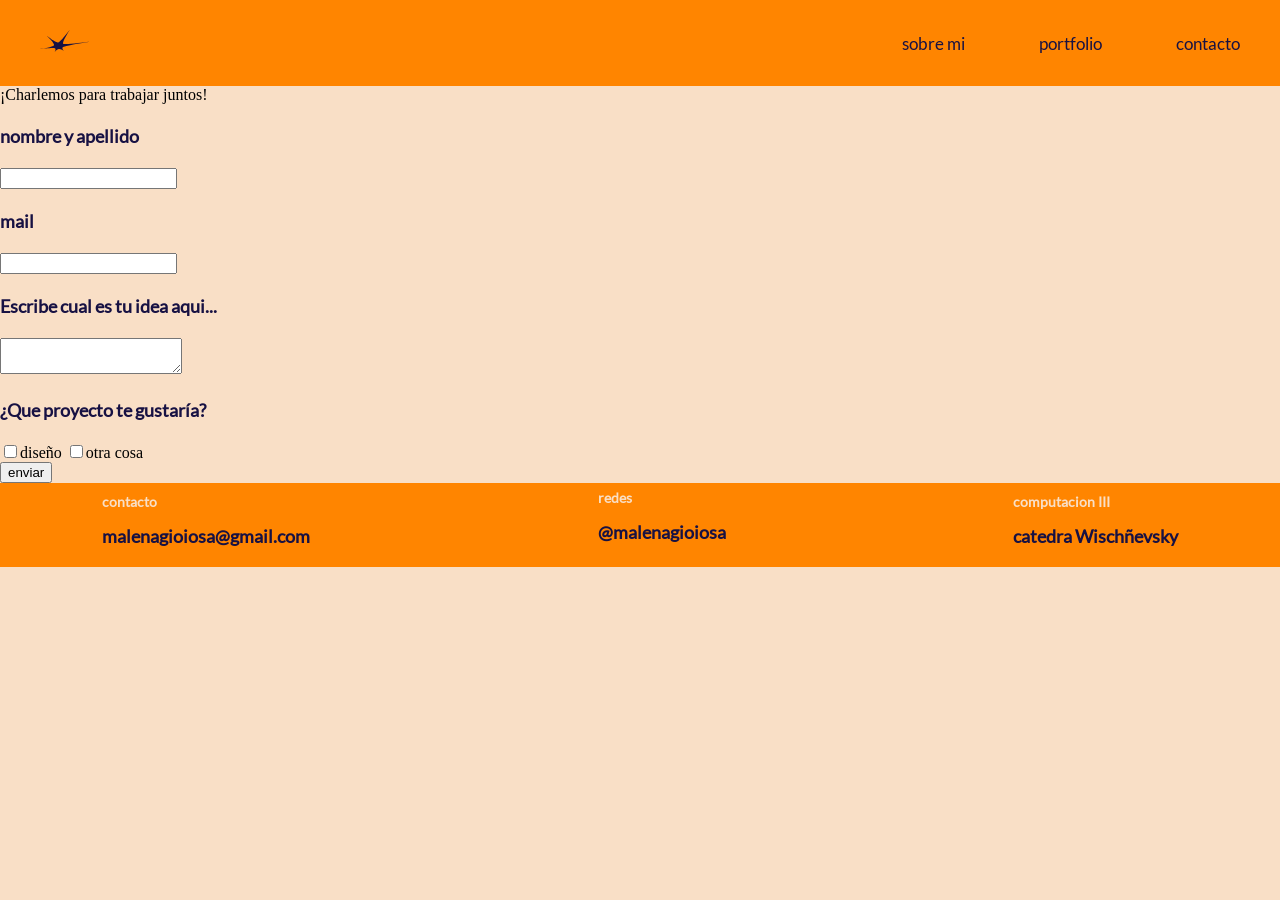
==== contacto.html @ 1402d93b "k" ====
<!DOCTYPE html>
<html>
    <head>
        <meta charset="utf-8">
        <title>Gioiosa Malena</title>
        <link rel="stylesheet" href="estilos.css">
        <link rel="icon" type="image/x-icon" href="favicon.ico">
    </head>

    <body>
        <header>
          <nav>
            <div>
                <a href="index.html">
                <img src="img/logo.svg" alt="logo" width="49" height="82"/> 
                </a>
            </div>
            <ul id="botones">
                <li>
                    <a href="sobre-mi.html">sobre mi</a>
                </li>
                <li>
                    <a href="#">portfolio</a>
                </li>
                <il>
                    <a href="contacto.html">contacto</a>
                </il>
            </ul>
          </nav>
        </header>

        <main id="main-contacto">
            <section class="contacto">
                <h8>¡Charlemos para trabajar juntos!</h8>
                 <form method="post" action="" target="_blank" enctype="multipart/form-data" class="formulario"></form>
                   <div class=datos>
                    <div class="apellido">
                        <label for="nombre"><p>nombre y apellido</p></label>
                        <input type="text" name="nombre" id="nombre" maxlength="30" required>
                    </div>
                    <div class="email">
                        <label for="email"><p>mail</p></label>
                        <input type="mail" name="mail" id="email" required>
                    </div>
                   </div>

                <div class="idea">
                    <label for="idea"><p>Escribe cual es tu idea aqui...</p></label>
                    <textarea name="idea" id="idea" maxlength="600" required></textarea>
                </div>

                <div class="gustaria">
                    <p>¿Que proyecto te gustaría?</p>
                    <div class="seleccionar">
                            <label class="checkbox"><input type="checkbox" unchecked><span>diseño</span>
                            </label>
                            <label class="checkbox"><input type="checkbox" unchecked><span>otra cosa</span>
                            </label>
                    </div>
                </div>

                <input type="submit" class="boton.enviar" value="enviar">
                </form>
            </section>
        </main>

       <footer>
        <div class="footer-izquierdo">
        <h4>contacto</h4>
        <p>malenagioiosa@gmail.com</p>
        </div>
        <div class="footer-medio">
        <h4>redes</h4>
        <p>@malenagioiosa</p>
        </div>
        <div class="footer-derecho">
        <h4>computacion III</h4>
        <p>catedra Wischñevsky</p>
        </div>
    </footer>  

    </body>

</html>
---- estilos.css ----
/* CSS DOCUMENT */
@charset "UTF-8"; 

@font-face {
    font-family: Lactos;
    src: url(fuentes/dxlactos-regular-free-personal-use.otf);
    font-weight: normal;
    font-style: normal;
}

@font-face {
    font-family: lato;
    src: url(fuentes/lato-regular.ttf);
    font-weight: normal;
    font-style: normal;
}

h1{
    color: #FF8500;
    text-align: left;
    font-family: "Dx Lactos - Free Persoanl Use";
    font-size: 150px;
    font-style: normal;
    font-weight: 200;
    line-height: normal;
    margin: 0 0 -15px 0px;

}

h2{
    color: #8FA0D8;
    font-family: Lato;
    font-size: 35px;
    font-style: normal;
    font-weight: 700;
    line-height: normal;
    margin: 0 0 6px 0px;
}

h3{
    color: #8FA0D8;
    font-family: Lato;
    font-size: 24px;
    font-style: normal;
    font-weight: 700;
    line-height: normal;
    margin: 0 20 80px 0px;
}

p{
    color: #171143;
    font-family: Lato;
    font-size: 18px;
    font-style: normal;
    font-weight: 700;
    line-height: 28px
}

h4{

}

body{
    background-color: #F9DFC6;
}

header{
    display: flex;
    padding: 0px;
    background: #FF8500;
}

header nav{
    display: flex;
    width: 1681px;
    justify-content: space-between;
    align-items: center;
    padding: 0px 40px;
}

#botones{
    display: flex;
    align-items: center;
    gap: 74px;
    list-style: none;
}

#botones a{
    color: #171143;
    font-family: "lato",sans-serif;
    font-size: 17px;
    font-weight: 400;
    text-decoration: none;
    list-style: none;
}

footer{
    display: flex;
    height: 84px;
    padding: 40px 8%;
    align-items: center;
    background: #FF8500;
    justify-content: space-between;
    box-sizing: border-box;
    line-height: 2px;
    color: #F9DFC6;
    font-family: Lato;
    font-size: 14px;
    font-style: normal;
    }

.footer-izquierdo{
text-align: left;
}

.footer-medio{
    text-transform: lowercase;
    margin: 0 0 8px 0;
    
}
body{
    margin: 0;
    padding: 0;
}

.presentacion{
    display: flex;
    flex-direction: column;
    justify-content: center;
    align-items: flex-start; 
    padding: 110px;
}

.malena{
   display: inline-flex;
    align-items: center;
    gap: 20px;
    padding-left: 250px;
}

.male{
    display: flex;
width: 972px;
flex-direction: column;
align-items: flex-start;
gap: 28px;
}

.estrella{
    position: absolute;
      bottom: -710px;
      left: 10px;
      font-size: 32px;
      user-select: none;
}

.estrellacelest{
    position: absolute;
      bottom: -130px;
      left: 0px;
      font-size: 32px;
      user-select: none;
}

.boton-male{
    color: #8FA0D8;
    font-family: "Dx Lactos - Free Persoanl Use";
    font-size: 95px;
    font-style: normal;
    line-height: normal;
    width: 450px;
    height: 361px;
}
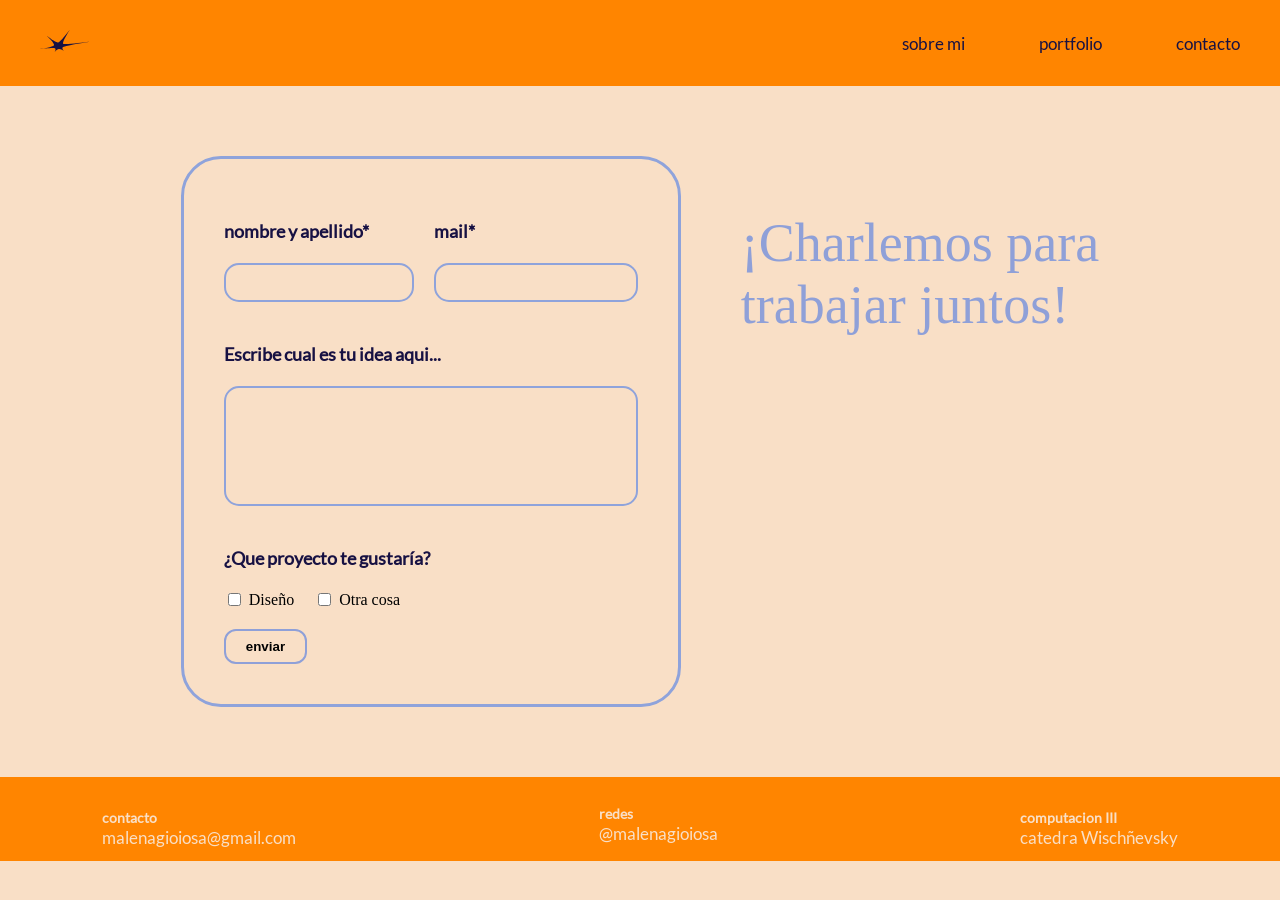
==== commit 3dc858c3: "m" ====
--- a/contacto.html
+++ b/contacto.html
@@ -30,52 +30,54 @@
         </header>
 
         <main id="main-contacto">
-            <section class="contacto">
-                <h8>¡Charlemos para trabajar juntos!</h8>
-                 <form method="post" action="" target="_blank" enctype="multipart/form-data" class="formulario"></form>
-                   <div class=datos>
-                    <div class="apellido">
-                        <label for="nombre"><p>nombre y apellido</p></label>
-                        <input type="text" name="nombre" id="nombre" maxlength="30" required>
-                    </div>
-                    <div class="email">
-                        <label for="email"><p>mail</p></label>
-                        <input type="mail" name="mail" id="email" required>
-                    </div>
-                   </div>
+  <section class="contacto">
+    
+    <form method="post" action="" target="_blank" enctype="multipart/form-data">
+      
+      <div class="datos">
+        <div class="apellido">
+          <label for="nombre"><p>nombre y apellido*</p></label>
+          <input type="text" name="nombre" id="nombre" maxlength="30" required>
+        </div>
+        <div class="email">
+          <label for="email"><p>mail*</p></label>
+          <input type="mail" name="mail" id="email" required>
+        </div>
+      </div>
 
-                <div class="idea">
-                    <label for="idea"><p>Escribe cual es tu idea aqui...</p></label>
-                    <textarea name="idea" id="idea" maxlength="600" required></textarea>
-                </div>
+      <div class="idea">
+        <label for="idea"><p>Escribe cual es tu idea aqui...</p></label>
+        <textarea name="idea" id="idea" maxlength="600" required></textarea>
+      </div>
 
-                <div class="gustaria">
-                    <p>¿Que proyecto te gustaría?</p>
-                    <div class="seleccionar">
-                            <label class="checkbox"><input type="checkbox" unchecked><span>diseño</span>
-                            </label>
-                            <label class="checkbox"><input type="checkbox" unchecked><span>otra cosa</span>
-                            </label>
-                    </div>
-                </div>
+      <div class="gustaria">
+        <p>¿Que proyecto te gustaría?</p>
+        <div class="seleccionar">
+          <label class="checkbox"><input type="checkbox"><span> Diseño</span></label>
+          <label class="checkbox"><input type="checkbox"><span> Otra cosa</span></label>
+        </div>
+      </div>
 
-                <input type="submit" class="boton.enviar" value="enviar">
-                </form>
-            </section>
-        </main>
+      <input type="submit" class="boton-enviar" value="enviar">
+    </form>
+
+    <h2 class="titulo-contacto">¡Charlemos para<br>trabajar juntos!</h2>
+
+  </section>
+</main>
 
        <footer>
         <div class="footer-izquierdo">
         <h4>contacto</h4>
-        <p>malenagioiosa@gmail.com</p>
+        <h8>malenagioiosa@gmail.com</h8>
         </div>
         <div class="footer-medio">
         <h4>redes</h4>
-        <p>@malenagioiosa</p>
+        <h8>@malenagioiosa</h8>
         </div>
         <div class="footer-derecho">
         <h4>computacion III</h4>
-        <p>catedra Wischñevsky</p>
+        <h8>catedra Wischñevsky</h8>
         </div>
     </footer>  
 
--- a/estilos.css
+++ b/estilos.css
@@ -128,22 +128,25 @@
     flex-direction: column;
     justify-content: center;
     align-items: flex-start; 
-    padding: 110px;
+    padding: 160px;
+    padding-left: 120px;
 }
 
 .malena{
-   display: inline-flex;
-    align-items: center;
-    gap: 20px;
-    padding-left: 250px;
+   display: flex;
+   flex-direction: row;
+    align-items: center;
+    justify-content: center;
+    gap: 50px;
+    padding-left: 40px;
+    padding: 80px;
 }
 
 .male{
     display: flex;
-width: 972px;
-flex-direction: column;
-align-items: flex-start;
-gap: 28px;
+    flex-direction: column;
+    justify-content: center;
+    max-width: 500px;
 }
 
 .estrella{
@@ -163,11 +166,271 @@
 }
 
 .boton-male{
-    color: #8FA0D8;
+    color:#8FA0D8;
     font-family: "Dx Lactos - Free Persoanl Use";
     font-size: 95px;
     font-style: normal;
     line-height: normal;
-    width: 450px;
-    height: 361px;
-}+    width: 250px;
+    height: 120px;
+    text-decoration: none;
+}
+
+.boton-proyectos{
+    color:#171143;
+    font-family: "Dx Lactos - Free Persoanl Use";
+    font-size: 95px;
+    font-style: normal;
+    line-height: normal;
+    width: 250px;
+    height: 120px;
+    text-decoration: none;
+    margin: 0;
+}
+
+.proyec{
+    display: flex;
+    flex-direction: column;
+    justify-content: center;
+    align-items: flex-start;
+    padding: 200px;
+    padding-left:310px;
+    line-height: 0;
+    margin: 0;
+}
+
+.dest{
+    color: #FF8500;
+    text-align: right;
+    font-family: Lato;
+    font-size: 44px;
+    font-style: normal;
+    font-weight: 600;
+    line-height: normal;
+    padding-left: 240px;
+    margin: 0;
+    padding-bottom: 0;
+}
+
+.destacado{
+    display: flex;
+    height: 440px;
+    align-items: center;
+    gap: 50px;
+    padding-left: 240px;
+}
+
+h8{
+    color: #F9DFC6;
+    font-family: Lato;
+    font-size: 17px;
+    font-style: normal;
+    font-weight: 200;
+    line-height: 0px
+}
+
+.trabajamos-juntos{
+    display: inline-flex;
+    flex-direction: row;
+    align-items: flex-start;
+    gap: 111px;
+    padding-left: 240px;
+}
+
+.boton-trabajo{
+    color: #8FA0D8;
+    font-family: "Dx Lactos - Free Persoanl Use";
+    font-size: 48px;
+    font-style: normal;
+    font-weight: 400;
+    line-height: normal;
+    display: flex;
+    height: 106px;
+    justify-content: center;
+    align-items: center;
+    align-self: stretch;
+    text-decoration: none;
+}
+
+.contacto{
+    display:flex;
+    flex-direction: row;
+    flex-wrap:nowrap;
+    align-items: center;
+    justify-content: center;
+    gap: 60px;
+    max-width: 1100px;
+    margin: 50px auto;
+    padding: 20px;
+}
+
+.contacto form{
+    display: flex;
+    flex-direction: column;
+    gap: 20px;
+    border: 3px solid #8fa3db;
+    border-radius: 40px;
+    padding: 40px;
+    width: 100%;
+    max-width: 500px;
+    box-sizing: border-box;
+}
+
+.datos{
+    display: flex;
+    flex-direction: row;
+    gap: 20px;
+    width: 100%;
+}
+
+.email{
+    display: flex;
+    flex-direction: column;
+    width: 50%;
+}
+
+.apellido input, .email input, .idea textarea {
+  border: 2px solid #8fa3db;
+  border-radius: 15px;
+  background-color: transparent;
+  padding: 10px;
+  outline: none;
+  width: 100%;
+  box-sizing: border-box;
+}
+
+.idea{
+    display: flex;
+    flex-direction: column;
+}
+
+.idea textarea{
+    height: 120px;
+    resize: none;
+}
+
+.seleccionar{
+    display: flex;
+    flex-direction: row;
+    gap: 20px;
+    margin-top: 5px;
+}
+
+.checkbox{
+    display: flex;
+    align-items: center;
+    gap: 5px;
+}
+
+.boton-enviar{
+    align-self: flex-start;
+    border: 2px solid #8FA0D8;
+    border-radius: 12px;
+    background-color: transparent;
+    padding: 8px 20px;
+    font-weight: bold;
+    cursor: pointer;
+}
+
+.titulo-contacto{
+    display: flex;
+    color: #8FA0D8;
+    font-family: "Dx Lactos - Free Persoanl Use";
+    font-size: 54px;
+    font-style: normal;
+    font-weight: 400;
+    line-height: normal;
+    margin-top: -310px; 
+}
+
+.sobre-mi{
+    display: flex;
+    flex-direction: row;
+    align-items: center;
+    gap: 50;
+    max-width: 1100px;
+    margin: 50px;
+    padding: 0 20px;
+}
+
+.imagen{
+    width: 320px;
+    height: auto;
+}
+
+.mas-sobre-mi{
+    color: #8FA0D8;
+    font-family: "Dx Lactos - Free Persoanl Use";
+    font-size: 44px;
+    font-style: normal;
+    font-weight: 400;
+    line-height: normal;
+    margin: 0 0 15px 0;
+    padding-left: 200px;
+}
+
+.contenedor-medio{
+    display: flex;
+    flex-direction: row;
+    justify-content: space-between;
+    align-items: flex-start;
+    max-width: 1100px;
+    margin: 60px;
+    padding: 0 20px;
+    gap: 50px;
+}
+
+.audio, .programas{
+    display: flex;
+    flex-direction: column;
+    gap: 12px;
+}
+
+h5{
+    color: #FF8500;
+    font-family: "Dx Lactos - Free Persoanl Use";
+    font-size: 24px;
+    font-style: normal;
+    font-weight: 90;
+    line-height: 0px;
+}
+
+.flex-container{
+    display: flex;
+    flex-direction: row;
+    justify-content: space-between;
+    gap: 25px;
+    max-width: 1100px;
+    margin: 60px;
+    padding: 0 20px;
+}
+
+.flex-item{
+    width: 33;
+    border: 3px solid #f97316;
+    border-radius: 25px;
+    padding: 30px 25px;
+    background-color: transparent;
+    box-sizing: border-box;
+    display: flex;
+    flex-direction: column;
+}
+
+h6{
+    color: #8FA0D8;
+    font-family: "Dx Lactos - Free Persoanl Use";
+    font-size: 30px;
+    font-style: normal;
+    font-weight: 400;
+    line-height: normal;
+}
+
+h7{
+    color: #171143;
+    font-family: Lato;
+    font-size: 20px;
+    font-style: normal;
+    font-weight: 700;
+    line-height: normal;
+}
+
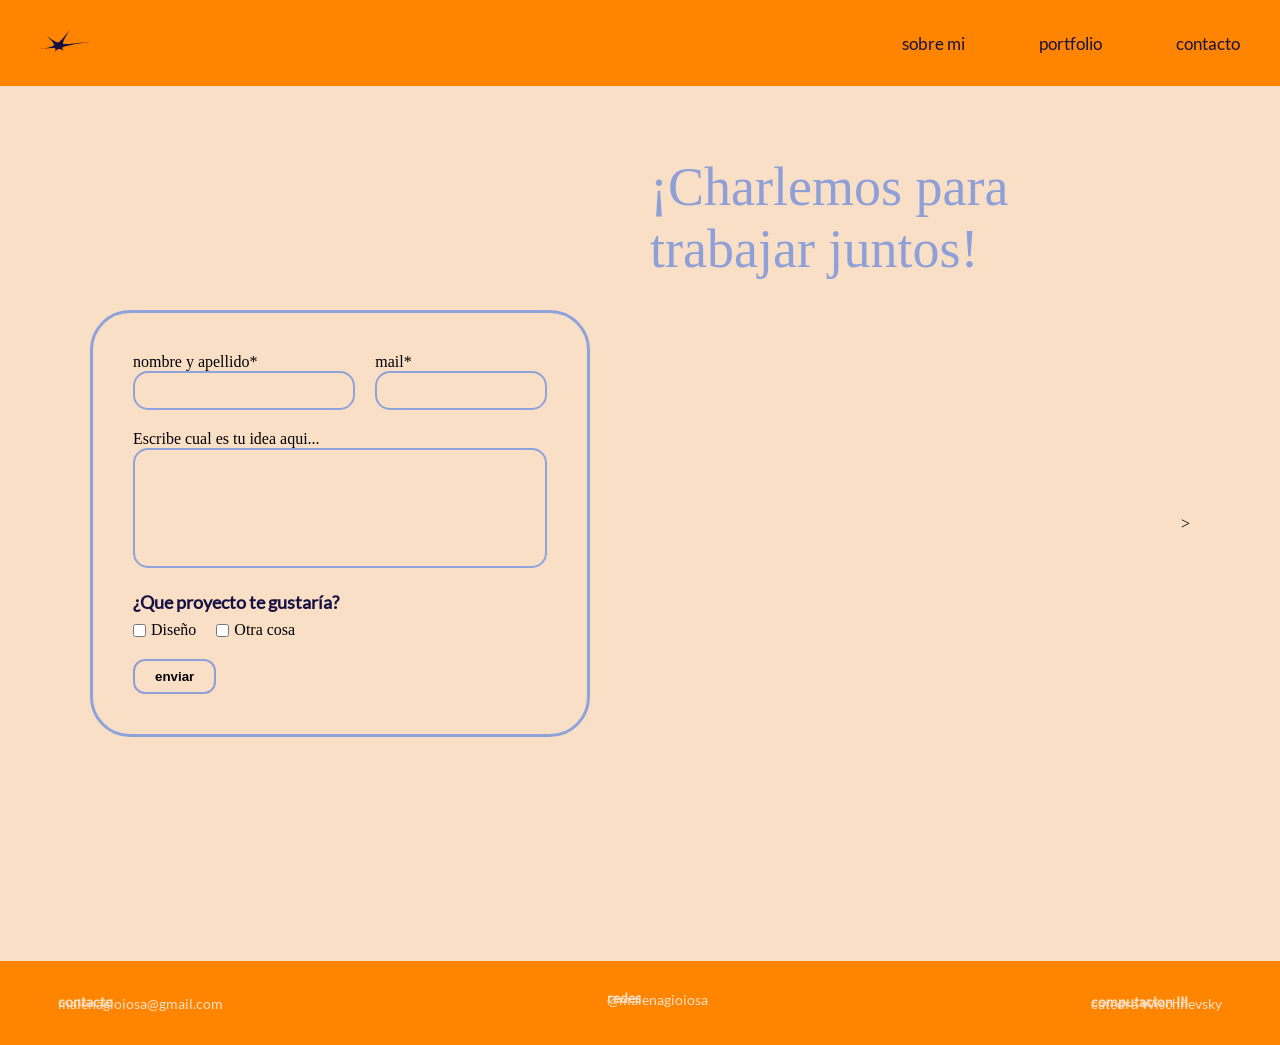
==== commit 65a50ac9: "sigo realizando correcciones" ====
--- a/contacto.html
+++ b/contacto.html
@@ -1,87 +1,96 @@
-<!DOCTYPE html>
+<!doctype html>
 <html>
-    <head>
-        <meta charset="utf-8">
-        <title>Gioiosa Malena</title>
-        <link rel="stylesheet" href="estilos.css">
-        <link rel="icon" type="image/x-icon" href="favicon.ico">
-    </head>
+  <head>
+    <meta charset="utf-8" />
+    <title>Gioiosa Malena</title>
+    <link rel="stylesheet" href="estilos.css" />
+    <link rel="icon" type="image/x-icon" href="favicon.ico" />
+  </head>
 
-    <body>
-        <header>
-          <nav>
-            <div>
-                <a href="index.html">
-                <img src="img/logo.svg" alt="logo" width="49" height="82"/> 
-                </a>
+  <body>
+    <header>
+      <nav>
+        <div>
+          <a href="index.html">
+            <img src="img/svg/logo.svg" alt="logo" width="49" height="82" />
+          </a>
+        </div>
+        <ul id="botones">
+          <li>
+            <a href="sobre-mi.html">sobre mi</a>
+          </li>
+          <li>
+            <a href="portfolio.html">portfolio</a>
+          </li>
+          <il>
+            <a href="contacto.html">contacto</a>
+          </il>
+        </ul>
+      </nav>
+    </header>
+
+    <main id="main-contacto">
+      <section class="contacto">
+        <form
+          method="post"
+          action=""
+          target="_blank"
+          enctype="multipart/form-data"
+        >
+          <div class="datos">
+            <div class="apellido">
+              <label for="nombre">nombre y apellido*</label>
+              <input
+                type="text"
+                name="nombre"
+                id="nombre"
+                maxlength="30"
+                required
+              />
             </div>
-            <ul id="botones">
-                <li>
-                    <a href="sobre-mi.html">sobre mi</a>
-                </li>
-                <li>
-                    <a href="#">portfolio</a>
-                </li>
-                <il>
-                    <a href="contacto.html">contacto</a>
-                </il>
-            </ul>
-          </nav>
-        </header>
+            <div class="email">
+              <label for="email">mail*</label>
+              <input type="mail" name="mail" id="email" required />
+            </div>
+          </div>
 
-        <main id="main-contacto">
-  <section class="contacto">
-    
-    <form method="post" action="" target="_blank" enctype="multipart/form-data">
-      
-      <div class="datos">
-        <div class="apellido">
-          <label for="nombre"><p>nombre y apellido*</p></label>
-          <input type="text" name="nombre" id="nombre" maxlength="30" required>
-        </div>
-        <div class="email">
-          <label for="email"><p>mail*</p></label>
-          <input type="mail" name="mail" id="email" required>
-        </div>
-      </div>
+          <div class="idea">
+            <label for="idea">Escribe cual es tu idea aqui...</label>
+            <textarea name="idea" id="idea" maxlength="600" required></textarea>
+          </div>
 
-      <div class="idea">
-        <label for="idea"><p>Escribe cual es tu idea aqui...</p></label>
-        <textarea name="idea" id="idea" maxlength="600" required></textarea>
-      </div>
+          <div class="gustaria">
+            <p>¿Que proyecto te gustaría?</p>
+            <div class="seleccionar">
+              <label class="checkbox"
+                ><input type="checkbox" /><span> Diseño</span></label
+              >
+              <label class="checkbox"
+                ><input type="checkbox" /><span> Otra cosa</span></label
+              >
+            </div>
+          </div>
 
-      <div class="gustaria">
-        <p>¿Que proyecto te gustaría?</p>
-        <div class="seleccionar">
-          <label class="checkbox"><input type="checkbox"><span> Diseño</span></label>
-          <label class="checkbox"><input type="checkbox"><span> Otra cosa</span></label>
-        </div>
-      </div>
+          <input type="submit" class="boton-enviar" value="enviar" />
+        </form>
 
-      <input type="submit" class="boton-enviar" value="enviar">
-    </form>
+        <h1 class="titulo-contacto">¡Charlemos para trabajar juntos!</h1>>
+      </section>
+    </main>
 
-    <h2 class="titulo-contacto">¡Charlemos para<br>trabajar juntos!</h2>
-
-  </section>
-</main>
-
-       <footer>
-        <div class="footer-izquierdo">
+     <footer>
+        <article class="footer-izquierdo">
         <h4>contacto</h4>
         <h8>malenagioiosa@gmail.com</h8>
-        </div>
-        <div class="footer-medio">
+        </article>
+        <article class="footer-medio">
         <h4>redes</h4>
         <h8>@malenagioiosa</h8>
-        </div>
-        <div class="footer-derecho">
+        </article>
+        <article class="footer-derecho">
         <h4>computacion III</h4>
         <h8>catedra Wischñevsky</h8>
-        </div>
-    </footer>  
-
-    </body>
-
+        </article>
+    </footer>
+  </body>
 </html>
-
--- a/estilos.css
+++ b/estilos.css
@@ -23,7 +23,7 @@
     font-style: normal;
     font-weight: 200;
     line-height: normal;
-    margin: 0 0 -15px 0px;
+    margin: 0 0 15px 0px;
 
 }
 
@@ -54,10 +54,6 @@
     font-style: normal;
     font-weight: 700;
     line-height: 28px
-}
-
-h4{
-
 }
 
 body{
@@ -97,7 +93,7 @@
 footer{
     display: flex;
     height: 84px;
-    padding: 40px 8%;
+    padding: 40px 58px;
     align-items: center;
     background: #FF8500;
     justify-content: space-between;
@@ -107,6 +103,7 @@
     font-family: Lato;
     font-size: 14px;
     font-style: normal;
+    gap: 100px;
     }
 
 .footer-izquierdo{
@@ -115,12 +112,21 @@
 
 .footer-medio{
     text-transform: lowercase;
-    margin: 0 0 8px 0;
+    margin: 0px 0px 8px 0px;
     
 }
-body{
-    margin: 0;
-    padding: 0;
+
+.footer p{
+    color: #F9DFC6;
+    font-family: Lato;
+    font-size: 8px;
+    font-style: normal;
+    gap: 50px;
+}
+
+*{
+    margin: 0px;
+    padding: 0px;
 }
 
 .presentacion{
@@ -185,7 +191,7 @@
     width: 250px;
     height: 120px;
     text-decoration: none;
-    margin: 0;
+    margin: 0px;
 }
 
 .proyec{
@@ -195,8 +201,8 @@
     align-items: flex-start;
     padding: 200px;
     padding-left:310px;
-    line-height: 0;
-    margin: 0;
+    line-height: 0px;
+    margin: 0px;
 }
 
 .dest{
@@ -208,8 +214,8 @@
     font-weight: 600;
     line-height: normal;
     padding-left: 240px;
-    margin: 0;
-    padding-bottom: 0;
+    margin: 0px;
+    padding-bottom: 0px;
 }
 
 .destacado{
@@ -220,17 +226,27 @@
     padding-left: 240px;
 }
 
-h8{
+h5{
     color: #F9DFC6;
     font-family: Lato;
     font-size: 17px;
     font-style: normal;
     font-weight: 200;
-    line-height: 0px
+    line-height: 0px;
+    gap: 80px;
+}
+
+.au{
+    color: #FF8500;
+    font-family: "DX Lactos - Free Persoanl Use";
+    font-size: 24px;
+    font-size: normal;
+    font-weight: 90;
+    line-height: 0px;
 }
 
 .trabajamos-juntos{
-    display: inline-flex;
+    display: flex;
     flex-direction: row;
     align-items: flex-start;
     gap: 111px;
@@ -286,7 +302,7 @@
 .email{
     display: flex;
     flex-direction: column;
-    width: 50%;
+    width: 60%;
 }
 
 .apellido input, .email input, .idea textarea {
@@ -340,7 +356,7 @@
     font-style: normal;
     font-weight: 400;
     line-height: normal;
-    margin-top: -310px; 
+    height: 80vh;
 }
 
 .sobre-mi{
@@ -350,11 +366,11 @@
     gap: 50;
     max-width: 1100px;
     margin: 50px;
-    padding: 0 20px;
+    padding: 0px 20px; 
 }
 
 .imagen{
-    width: 320px;
+    width: 453px;
     height: auto;
 }
 
@@ -365,8 +381,8 @@
     font-style: normal;
     font-weight: 400;
     line-height: normal;
-    margin: 0 0 15px 0;
-    padding-left: 200px;
+    margin: 0px 0px 15px 0px;
+    padding-left: 60px;
 }
 
 .contenedor-medio{
@@ -376,23 +392,14 @@
     align-items: flex-start;
     max-width: 1100px;
     margin: 60px;
-    padding: 0 20px;
+    padding: 0px 20px;
     gap: 50px;
 }
 
 .audio, .programas{
     display: flex;
     flex-direction: column;
-    gap: 12px;
-}
-
-h5{
-    color: #FF8500;
-    font-family: "Dx Lactos - Free Persoanl Use";
-    font-size: 24px;
-    font-style: normal;
-    font-weight: 90;
-    line-height: 0px;
+    gap: 30px;
 }
 
 .flex-container{
@@ -402,7 +409,7 @@
     gap: 25px;
     max-width: 1100px;
     margin: 60px;
-    padding: 0 20px;
+    padding: 0px 20px;
 }
 
 .flex-item{
@@ -434,3 +441,6 @@
     line-height: normal;
 }
 
+a{
+    text-decoration: none;
+}
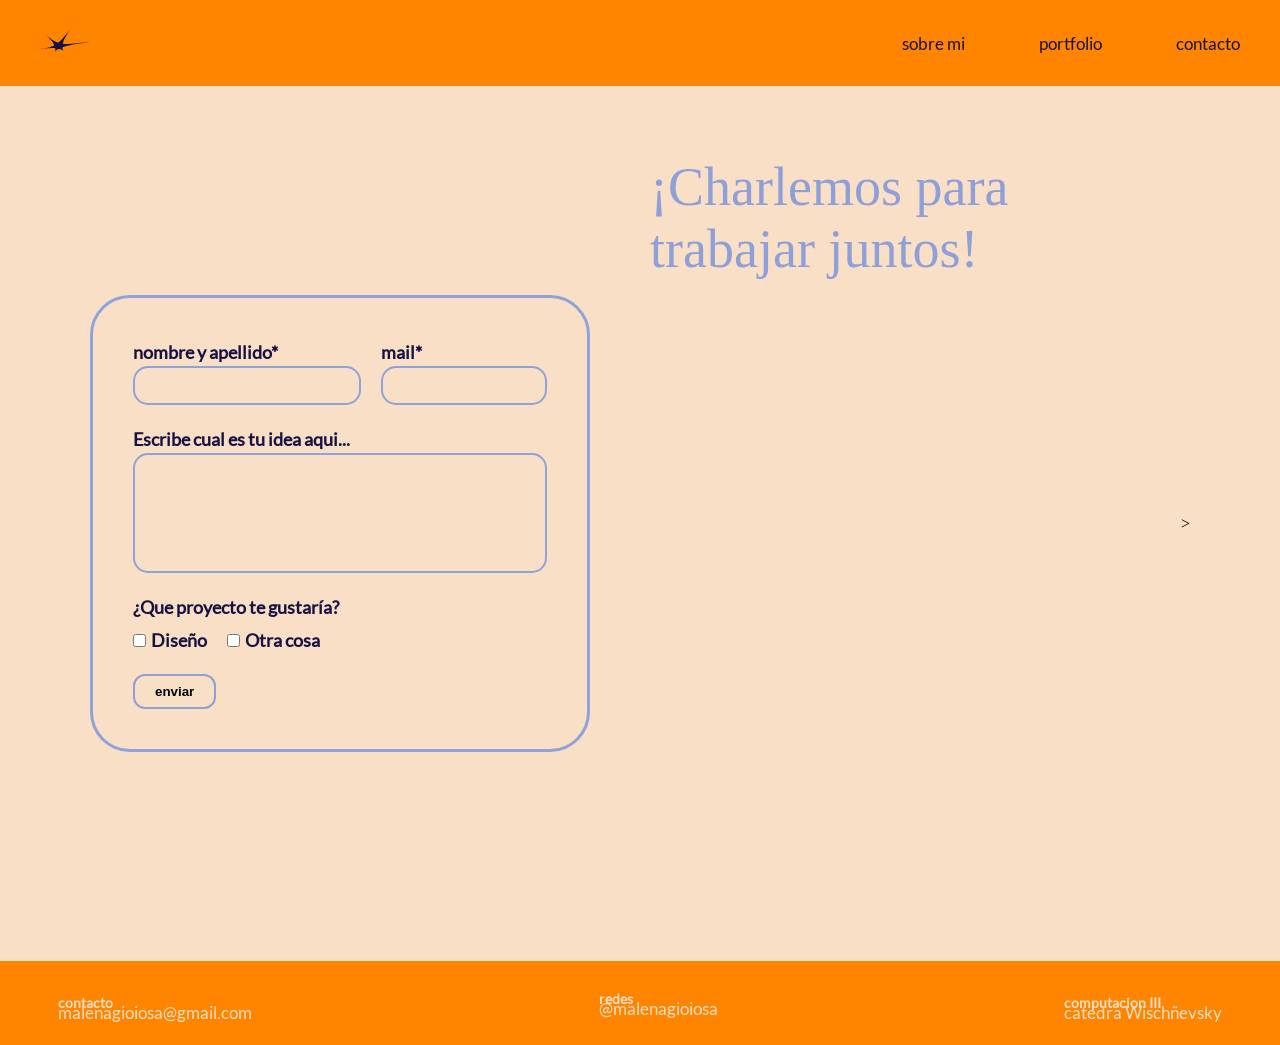
==== commit 4bfe2086: "sigo con correcciones" ====
--- a/contacto.html
+++ b/contacto.html
@@ -78,19 +78,19 @@
       </section>
     </main>
 
-     <footer>
-        <article class="footer-izquierdo">
+      <footer>
+        <div class="footer-izquierdo">
         <h4>contacto</h4>
-        <h8>malenagioiosa@gmail.com</h8>
-        </article>
-        <article class="footer-medio">
+        <h5>malenagioiosa@gmail.com</h5>
+        </div>
+        <div class="footer-medio">
         <h4>redes</h4>
-        <h8>@malenagioiosa</h8>
-        </article>
-        <article class="footer-derecho">
+        <h5>@malenagioiosa</h5>
+        </div>
+        <div class="footer-derecho">
         <h4>computacion III</h4>
-        <h8>catedra Wischñevsky</h8>
-        </article>
+        <h5>catedra Wischñevsky</h5>
+        </div>
     </footer>
   </body>
 </html>
--- a/estilos.css
+++ b/estilos.css
@@ -54,6 +54,21 @@
     font-style: normal;
     font-weight: 700;
     line-height: 28px
+}
+
+label{
+    color: #171143;
+    font-family: Lato;
+    font-size: 18px;
+    font-style: normal;
+    font-weight: 700;
+    line-height: 28px
+}
+
+.inicio{
+    background-image: url(img/fondo-index3.svg);
+    background-repeat: no-repeat;
+    background-size: cover;
 }
 
 body{
@@ -98,7 +113,7 @@
     background: #FF8500;
     justify-content: space-between;
     box-sizing: border-box;
-    line-height: 2px;
+    line-height: 20px;
     color: #F9DFC6;
     font-family: Lato;
     font-size: 14px;
@@ -194,26 +209,13 @@
     margin: 0px;
 }
 
-.proyec{
-    display: flex;
-    flex-direction: column;
-    justify-content: center;
-    align-items: flex-start;
-    padding: 200px;
-    padding-left:310px;
-    line-height: 0px;
-    margin: 0px;
-}
-
 .dest{
     color: #FF8500;
-    text-align: right;
     font-family: Lato;
     font-size: 44px;
     font-style: normal;
     font-weight: 600;
     line-height: normal;
-    padding-left: 240px;
     margin: 0px;
     padding-bottom: 0px;
 }
@@ -238,7 +240,7 @@
 
 .au{
     color: #FF8500;
-    font-family: "DX Lactos - Free Persoanl Use";
+    font-family: Lactos;
     font-size: 24px;
     font-size: normal;
     font-weight: 90;
@@ -404,8 +406,7 @@
 
 .flex-container{
     display: flex;
-    flex-direction: row;
-    justify-content: space-between;
+    justify-content: center;
     gap: 25px;
     max-width: 1100px;
     margin: 60px;
@@ -413,19 +414,24 @@
 }
 
 .flex-item{
-    width: 33;
+    width: 516px;
+    height: 422px;
     border: 3px solid #f97316;
     border-radius: 25px;
-    padding: 30px 25px;
+    padding: 62px 41px;
     background-color: transparent;
     box-sizing: border-box;
     display: flex;
     flex-direction: column;
+    display: flex;
+    justify-content: center;
+    align-items: left;
+    gap: 25px;
 }
 
 h6{
     color: #8FA0D8;
-    font-family: "Dx Lactos - Free Persoanl Use";
+    font-family: Lactos;
     font-size: 30px;
     font-style: normal;
     font-weight: 400;
@@ -433,7 +439,7 @@
 }
 
 h7{
-    color: #171143;
+    color: #f97316;
     font-family: Lato;
     font-size: 20px;
     font-style: normal;
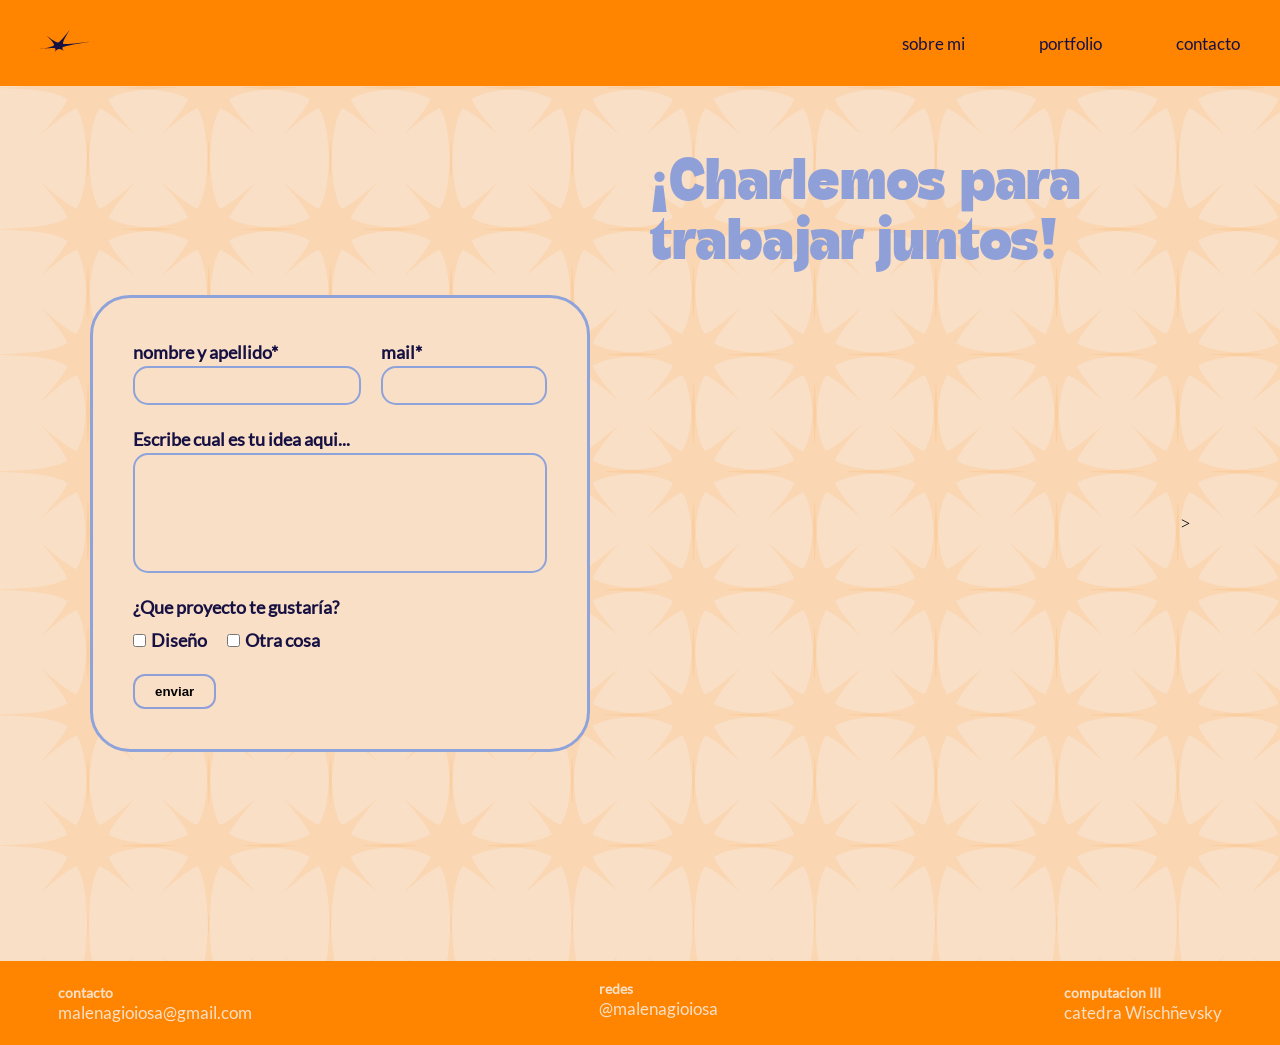
==== commit 630dcdd9: "Sume la galeria que no habia llegado a hacer para la preentrega y realice todas las correcciones." ====
--- a/contacto.html
+++ b/contacto.html
@@ -7,7 +7,7 @@
     <link rel="icon" type="image/x-icon" href="favicon.ico" />
   </head>
 
-  <body>
+  <body class="fondo-contacto">
     <header>
       <nav>
         <div>
@@ -74,23 +74,24 @@
           <input type="submit" class="boton-enviar" value="enviar" />
         </form>
 
-        <h1 class="titulo-contacto">¡Charlemos para trabajar juntos!</h1>>
+        <h1 class="titulo-contacto">¡Charlemos para trabajar juntos!</h1>
+        >
       </section>
     </main>
 
-      <footer>
-        <div class="footer-izquierdo">
+    <footer>
+      <div class="footer-izquierdo">
         <h4>contacto</h4>
         <h5>malenagioiosa@gmail.com</h5>
-        </div>
-        <div class="footer-medio">
+      </div>
+      <div class="footer-medio">
         <h4>redes</h4>
         <h5>@malenagioiosa</h5>
-        </div>
-        <div class="footer-derecho">
+      </div>
+      <div class="footer-derecho">
         <h4>computacion III</h4>
         <h5>catedra Wischñevsky</h5>
-        </div>
+      </div>
     </footer>
   </body>
 </html>
--- a/estilos.css
+++ b/estilos.css
@@ -34,7 +34,7 @@
     font-style: normal;
     font-weight: 700;
     line-height: normal;
-    margin: 0 0 6px 0px;
+    margin: 0px 0px 6px 0px;
 }
 
 h3{
@@ -66,7 +66,25 @@
 }
 
 .inicio{
-    background-image: url(img/fondo-index3.svg);
+    background-image: url(img/svg/fondo-index3.svg);
+    background-repeat: no-repeat;
+    background-size: cover;
+}
+
+.fondo-contacto{
+    background-image: url(img/svg/fondo-contacto.svg);
+    background-repeat: no-repeat;
+    background-size: cover;
+}
+
+.fondo-sobremi{
+    background-image: url(img/svg/fondo.-sobremi.svg);
+    background-repeat: no-repeat;
+    background-size: cover;
+}
+
+.fondo-portfolio{
+    background-image: url(img/svg/fondo-portfolio.svg);
     background-repeat: no-repeat;
     background-size: cover;
 }
@@ -149,7 +167,7 @@
     flex-direction: column;
     justify-content: center;
     align-items: flex-start; 
-    padding: 160px;
+    height: 85vh;
     padding-left: 120px;
 }
 
@@ -160,7 +178,7 @@
     justify-content: center;
     gap: 50px;
     padding-left: 40px;
-    padding: 80px;
+    height: 95vh;
 }
 
 .male{
@@ -168,22 +186,6 @@
     flex-direction: column;
     justify-content: center;
     max-width: 500px;
-}
-
-.estrella{
-    position: absolute;
-      bottom: -710px;
-      left: 10px;
-      font-size: 32px;
-      user-select: none;
-}
-
-.estrellacelest{
-    position: absolute;
-      bottom: -130px;
-      left: 0px;
-      font-size: 32px;
-      user-select: none;
 }
 
 .boton-male{
@@ -201,12 +203,16 @@
     color:#171143;
     font-family: "Dx Lactos - Free Persoanl Use";
     font-size: 95px;
-    font-style: normal;
-    line-height: normal;
-    width: 250px;
-    height: 120px;
-    text-decoration: none;
-    margin: 0px;
+    margin-left: 180px;
+}
+
+.proyectos{
+    display: flex;
+    flex-direction: column;
+    justify-content: center;
+    align-items: flex-start; 
+    padding-left: 120px;
+    margin-top: 160px;
 }
 
 .dest{
@@ -216,8 +222,8 @@
     font-style: normal;
     font-weight: 600;
     line-height: normal;
-    margin: 0px;
-    padding-bottom: 0px;
+    margin-left: 420px;
+    height: 20px;
 }
 
 .destacado{
@@ -225,7 +231,7 @@
     height: 440px;
     align-items: center;
     gap: 50px;
-    padding-left: 240px;
+    margin-left: 180px;
 }
 
 h5{
@@ -234,7 +240,6 @@
     font-size: 17px;
     font-style: normal;
     font-weight: 200;
-    line-height: 0px;
     gap: 80px;
 }
 
@@ -248,11 +253,12 @@
 }
 
 .trabajamos-juntos{
-    display: flex;
-    flex-direction: row;
+    display: inline-flex;
     align-items: flex-start;
-    gap: 111px;
-    padding-left: 240px;
+    gap: 60px;
+    margin-left: 300px;
+    margin-top: 200px;
+    margin-bottom: 110px;
 }
 
 .boton-trabajo{
@@ -292,6 +298,7 @@
     width: 100%;
     max-width: 500px;
     box-sizing: border-box;
+    background-color: #F9DFC6;
 }
 
 .datos{
@@ -299,18 +306,20 @@
     flex-direction: row;
     gap: 20px;
     width: 100%;
+    background-color: #F9DFC6;
 }
 
 .email{
     display: flex;
     flex-direction: column;
     width: 60%;
+    background-color: #F9DFC6;
 }
 
 .apellido input, .email input, .idea textarea {
   border: 2px solid #8fa3db;
   border-radius: 15px;
-  background-color: transparent;
+  background-color: #F9DFC6;
   padding: 10px;
   outline: none;
   width: 100%;
@@ -353,7 +362,7 @@
 .titulo-contacto{
     display: flex;
     color: #8FA0D8;
-    font-family: "Dx Lactos - Free Persoanl Use";
+    font-family: "Lactos";
     font-size: 54px;
     font-style: normal;
     font-weight: 400;
@@ -427,6 +436,7 @@
     justify-content: center;
     align-items: left;
     gap: 25px;
+    background-color: antiquewhite;
 }
 
 h6{
@@ -449,4 +459,127 @@
 
 a{
     text-decoration: none;
+}
+
+.titulo{
+    color:#f97316;
+    font-family: Lactos;
+    font-size: 60px;
+    font-style: normal;
+    font-weight: 500;
+    line-height: normal;
+    max-width: 400px;
+    justify-content: center;
+    margin-left: 400px;
+    margin-top: 90px;
+}
+
+
+#galeria-proyectos{
+  display: flex;
+  flex-direction: row;
+  align-items: flex-start;
+  gap: 20px;
+  margin-left: 150px; 
+  margin-bottom: 15;
+  margin-top: 160px;
+}
+
+.pequeñas{
+   margin-top: 135px;
+}
+
+.pequeñas2{
+    margin-top: 100px;
+}
+
+.info-proyectos{
+  max-width: 400px;
+}
+
+#galeria-proyectos2{
+  display: flex;
+  flex-direction: row;
+  align-items: flex-start;
+  gap: 20px;
+  margin-left: 70px;
+  margin-top: 200px;
+}
+
+.columna-derecha{
+  display: flex;
+  flex-direction: column; 
+  gap: 0px;
+}
+
+.info-proyectos2{
+    max-width: 500px;
+}
+
+#galeria-proyectos3{
+  display: flex;
+  flex-direction: row;
+  align-items: flex-start;
+  gap: 20px;
+  margin-left: 55px;
+  margin-bottom: 15;
+  margin-top: 80px;
+  margin-top: 280px;
+}
+
+.texto{
+    max-width: 500px;
+}
+
+.pequeñas3{
+   margin-top: 70px;
+}
+
+#galeria-proyectos4{
+  display: flex;
+  flex-direction: row;
+  align-items: flex-start;
+  gap: 20px;
+  margin-left: 90px; 
+  margin-bottom: 100px;
+  margin-top: 260px;
+  margin
+}
+
+.pequeñas4{
+   margin-top: 125px;
+}
+
+.gap{
+    gap: 60px;
+}
+
+@media screen and (max-width:768px) {
+#botones {
+    display: flex;
+    flex-direction: column;
+    text-align: center;
+    padding: 0;
+  }
+
+  .malena, .trabajamos-juntos {
+    flex-direction: column;
+    text-align: center;
+  }
+
+  .destacado {
+    flex-direction: column; 
+    align-items: center;
+  }
+
+  .destacado img {
+    max-width: 100%;
+    height: auto;
+  }
+
+  footer {
+    flex-direction: column; 
+    text-align: center;
+    gap: 15px;
+  }
 }
